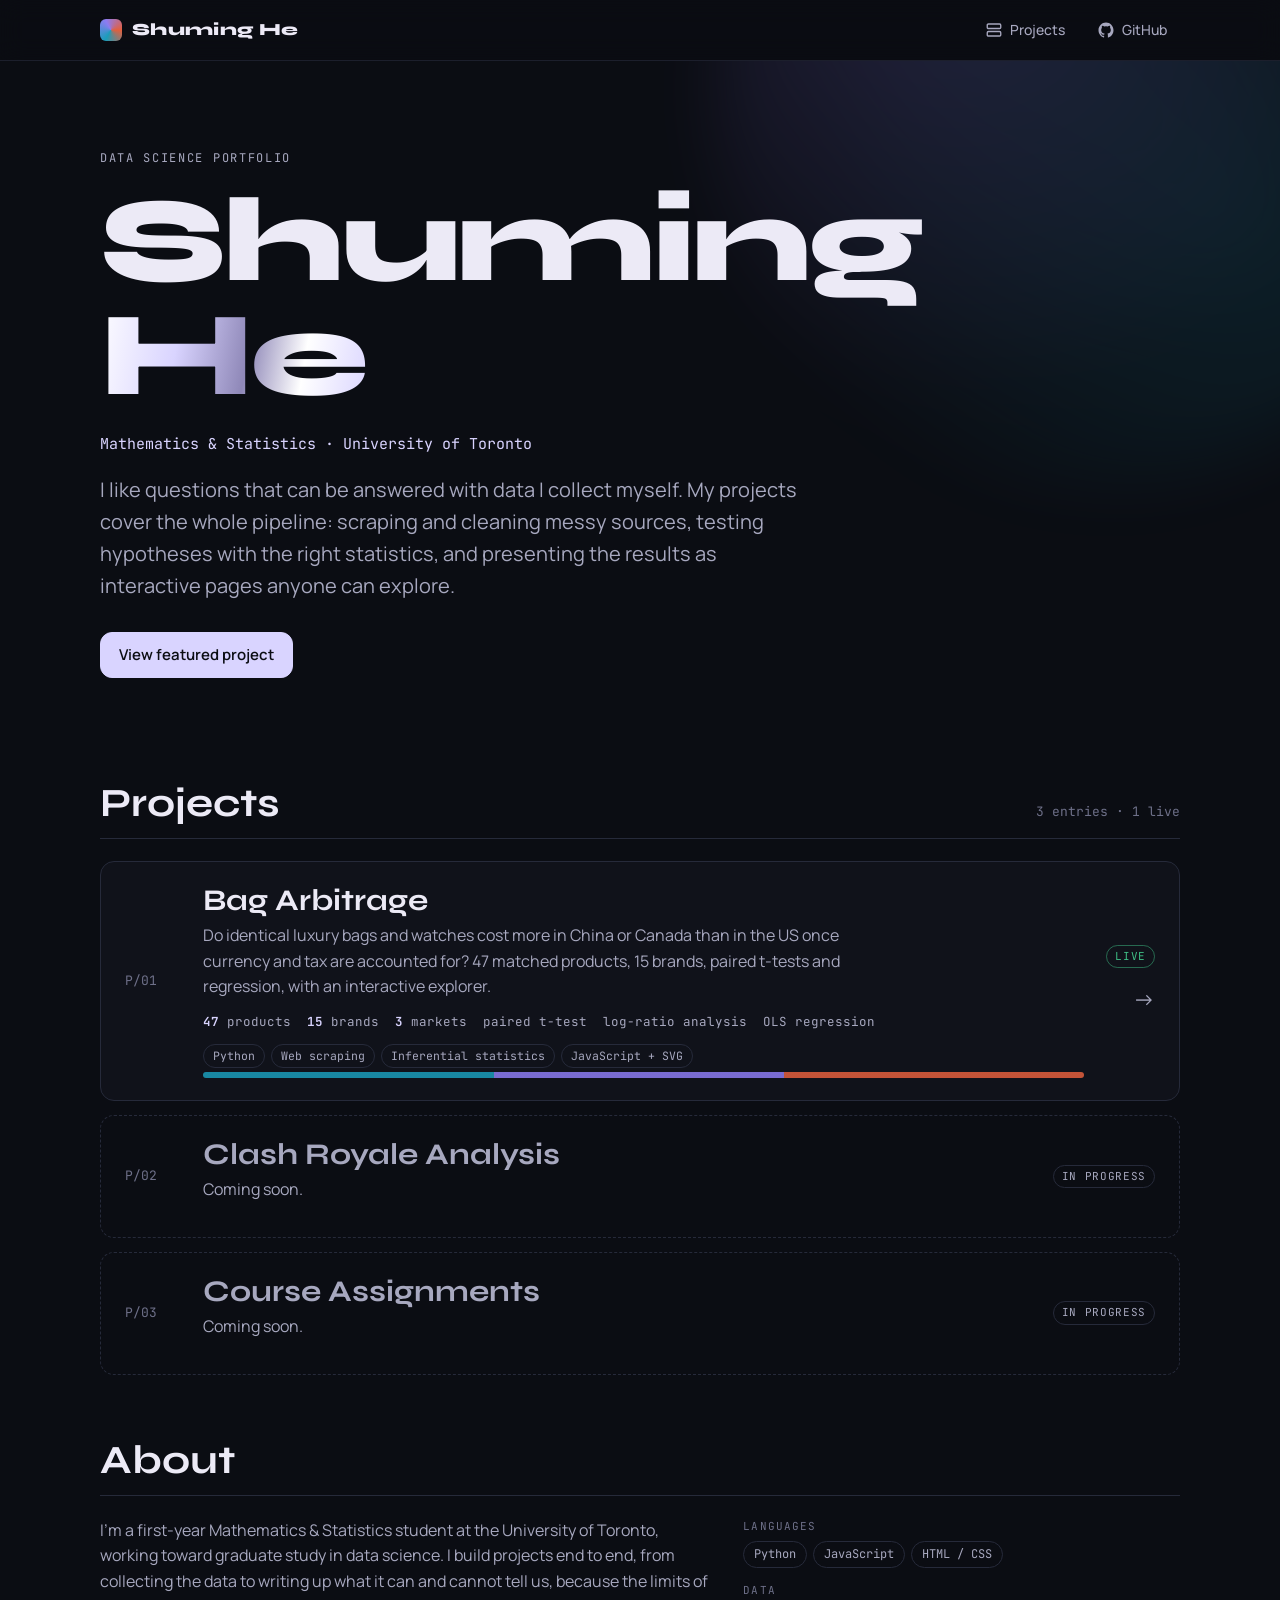
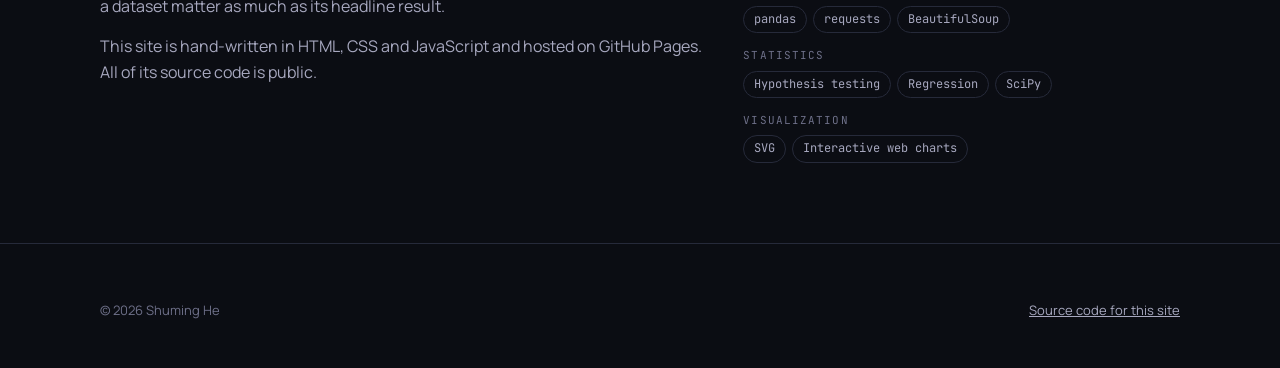
==== index.html @ f38b8053 "Remove CV buttons and update wording for a first-year student Co-Authored-By: Claude Opus 5.5 (1M co" ====
<!doctype html>
<html lang="en">
<head>
<meta charset="utf-8">
<meta name="viewport" content="width=device-width, initial-scale=1, viewport-fit=cover">
<title>Shuming He · Data Science Portfolio</title>
<meta name="description" content="Data science portfolio of Shuming He, Mathematics &amp; Statistics at the University of Toronto: statistics, data pipelines and interactive visualization projects.">
<meta property="og:type" content="website">
<meta property="og:url" content="https://shuming-he.github.io/">
<meta property="og:title" content="Shuming He · Data Science Portfolio">
<meta property="og:description" content="Projects in web scraping, inferential statistics and interactive visualization.">
<meta name="twitter:card" content="summary">
<link rel="preconnect" href="https://fonts.googleapis.com">
<link rel="preconnect" href="https://fonts.gstatic.com" crossorigin>
<link rel="stylesheet" href="https://fonts.googleapis.com/css2?family=Syne:wght@500;700;800&family=Manrope:wght@400;500;600;700&family=JetBrains+Mono:wght@400;500;700&display=swap">
<link rel="stylesheet" href="/assets/base.css">
<style>
/* Layout: name-first hero, then a project index styled like a dataset listing (rows with status + stack), then About. */
.hero { padding-block: 88px 48px; position: relative; overflow: hidden; }
.hero::before { content: ""; position: absolute; inset: -50% -15% auto auto; width: 760px; height: 760px; border-radius: 50%; background: radial-gradient(circle at 30% 30%, color-mix(in oklab, var(--ca) 36%, transparent), transparent 60%), radial-gradient(circle at 70% 65%, color-mix(in oklab, var(--us) 26%, transparent), transparent 62%); filter: blur(34px); opacity: .5; pointer-events: none; }
.hero > .wrap { position: relative; }
.hero h1 { font-family: var(--font-display); font-weight: 800; font-size: clamp(48px, 10vw, 120px); line-height: .95; letter-spacing: -.03em; margin: 16px 0 20px; }
.hero .role { font-family: var(--font-mono); font-size: clamp(13px, 1.6vw, 15px); color: var(--chrome); margin: 0 0 18px; }
.hero p.lede { font-size: clamp(17px, 2vw, 20px); color: var(--fg-2); max-width: 60ch; margin: 0 0 30px; }
.cta { display: flex; flex-wrap: wrap; gap: 12px; }

section.block { padding-block: 56px 8px; }
.sec-head { display: flex; align-items: baseline; justify-content: space-between; gap: 16px; flex-wrap: wrap; margin-bottom: 22px; border-bottom: 1px solid var(--line); padding-bottom: 14px; }
.sec-head h2 { font-family: var(--font-display); font-size: clamp(26px, 4vw, 40px); margin: 0; line-height: 1.05; }
.sec-head .count { font-family: var(--font-mono); font-size: 13px; color: var(--fg-3); }

.projects { display: grid; gap: 14px; }
.project { display: grid; grid-template-columns: 56px minmax(0, 1fr) auto; gap: 22px; align-items: center; padding: 22px 24px; border: 1px solid var(--line); border-radius: var(--radius); background: var(--surface); color: var(--fg); text-decoration: none; position: relative; transition: border-color .2s ease, transform .2s ease, background .2s ease; }
a.project:hover { border-color: var(--fg-3); background: var(--surface-2); transform: translateY(-2px); }
.project .idx { font-family: var(--font-mono); font-size: 13px; color: var(--fg-3); }
.project h3 { font-family: var(--font-display); font-size: clamp(22px, 3vw, 30px); margin: 0 0 6px; line-height: 1.1; }
.project p { margin: 0 0 12px; color: var(--fg-2); max-width: 70ch; }
.project .stack { display: flex; flex-wrap: wrap; gap: 6px; }
.project .stack span { font-family: var(--font-mono); font-size: 11.5px; color: var(--fg-2); border: 1px solid var(--line); border-radius: 999px; padding: 2px 9px; }
.project .snap { display: flex; flex-wrap: wrap; gap: 6px 16px; font-family: var(--font-mono); font-size: 12.5px; color: var(--fg-2); margin: 0 0 12px; }
.project .snap b { color: var(--chrome); font-weight: 600; }
.project .side { display: flex; flex-direction: column; align-items: flex-end; gap: 14px; }
.project .arrow { font-size: 22px; color: var(--fg-2); }
.project.soon { border-style: dashed; background: transparent; }
.project.soon h3 { color: var(--fg-2); }
.project .preview { width: 100%; height: 6px; border-radius: 3px; background: linear-gradient(90deg, var(--us) 0 33%, var(--ca) 33% 66%, var(--cn) 66% 100%); opacity: .85; margin-top: 4px; }
@media (max-width: 680px) {
  .project { grid-template-columns: minmax(0, 1fr); gap: 10px; padding: 20px; }
  .project .side { flex-direction: row; align-items: center; justify-content: space-between; }
}

.about { display: grid; grid-template-columns: minmax(0, 1.4fr) minmax(0, 1fr); gap: 32px; }
@media (max-width: 760px) { .about { grid-template-columns: 1fr; } }
.about p { color: var(--fg-2); margin: 0 0 14px; max-width: 62ch; }
.skills { display: grid; gap: 14px; }
.skills div { min-width: 0; }
.skills .k { font-family: var(--font-mono); font-size: 11px; color: var(--fg-3); letter-spacing: .1em; text-transform: uppercase; margin-bottom: 6px; }
.skills .chips { display: flex; flex-wrap: wrap; gap: 6px; }
.skills .chips span { font-family: var(--font-mono); font-size: 12px; border: 1px solid var(--line); border-radius: 999px; padding: 3px 10px; color: var(--fg-2); }
</style>
</head>
<body>
<nav class="site" aria-label="Site">
  <div class="wrap">
    <a class="logo" href="/"><span class="logo-mark" aria-hidden="true"></span><span>Shuming He</span></a>
    <div class="nav-actions">
      <a class="nav-btn" href="#projects"><svg viewBox="0 0 24 24" fill="none" stroke="currentColor" stroke-width="1.8" aria-hidden="true"><rect x="3" y="4" width="18" height="6" rx="1.5"/><rect x="3" y="14" width="18" height="6" rx="1.5"/></svg><span class="lbl">Projects</span></a>
      <a class="nav-btn" href="https://github.com/shuming-he" rel="noopener"><svg viewBox="0 0 24 24" fill="currentColor" aria-hidden="true"><path d="M12 2C6.5 2 2 6.6 2 12.2c0 4.5 2.9 8.3 6.8 9.7.5.1.7-.2.7-.5v-1.7c-2.8.6-3.4-1.4-3.4-1.4-.5-1.2-1.1-1.5-1.1-1.5-.9-.6.1-.6.1-.6 1 .1 1.5 1.1 1.5 1.1.9 1.6 2.4 1.1 3 .9.1-.7.4-1.1.6-1.4-2.2-.3-4.6-1.1-4.6-5 0-1.1.4-2 1-2.7-.1-.3-.4-1.3.1-2.7 0 0 .8-.3 2.8 1a9.4 9.4 0 0 1 5 0c1.9-1.3 2.8-1 2.8-1 .5 1.4.2 2.4.1 2.7.6.7 1 1.6 1 2.7 0 3.9-2.3 4.7-4.6 5 .4.3.7.9.7 1.9v2.8c0 .3.2.6.7.5 4-1.4 6.8-5.2 6.8-9.7C22 6.6 17.5 2 12 2z"/></svg><span class="lbl">GitHub</span></a>
    </div>
  </div>
</nav>

<header class="hero">
  <div class="wrap">
    <div class="eyebrow">Data Science Portfolio</div>
    <h1>Shuming <span class="chrome">He</span></h1>
    <p class="role">Mathematics &amp; Statistics · University of Toronto</p>
    <p class="lede">I like questions that can be answered with data I collect myself. My projects cover the whole pipeline: scraping and cleaning messy sources, testing hypotheses with the right statistics, and presenting the results as interactive pages anyone can explore.</p>
    <div class="cta">
      <a class="btn solid" href="/bag-arbitrage/">View featured project</a>
    </div>
  </div>
</header>

<main>
  <section class="block wrap" id="projects">
    <div class="sec-head"><h2>Projects</h2><span class="count">3 entries · 1 live</span></div>
    <div class="projects">
      <a class="project" href="/bag-arbitrage/">
        <span class="idx">P/01</span>
        <div>
          <h3>Bag Arbitrage</h3>
          <p>Do identical luxury bags and watches cost more in China or Canada than in the US once currency and tax are accounted for? 47 matched products, 15 brands, paired t-tests and regression, with an interactive explorer.</p>
          <div class="snap"><span><b>47</b> products</span><span><b>15</b> brands</span><span><b>3</b> markets</span><span>paired t-test</span><span>log-ratio analysis</span><span>OLS regression</span></div>
          <div class="stack"><span>Python</span><span>Web scraping</span><span>Inferential statistics</span><span>JavaScript + SVG</span></div>
          <div class="preview" aria-hidden="true"></div>
        </div>
        <div class="side"><span class="tag live">Live</span><span class="arrow" aria-hidden="true">→</span></div>
      </a>
      <div class="project soon">
        <span class="idx">P/02</span>
        <div>
          <h3>Clash Royale Analysis</h3>
          <p>Coming soon.</p>
        </div>
        <div class="side"><span class="tag">In progress</span></div>
      </div>
      <div class="project soon">
        <span class="idx">P/03</span>
        <div>
          <h3>Course Assignments</h3>
          <p>Coming soon.</p>
        </div>
        <div class="side"><span class="tag">In progress</span></div>
      </div>
    </div>
  </section>

  <section class="block wrap" id="about">
    <div class="sec-head"><h2>About</h2></div>
    <div class="about">
      <div>
        <p>I'm a first-year Mathematics &amp; Statistics student at the University of Toronto, working toward graduate study in data science. I build projects end to end, from collecting the data to writing up what it can and cannot tell us, because the limits of a dataset matter as much as its headline result.</p>
        <p>This site is hand-written in HTML, CSS and JavaScript and hosted on GitHub Pages. All of its source code is public.</p>
      </div>
      <div class="skills">
        <div><div class="k">Languages</div><div class="chips"><span>Python</span><span>JavaScript</span><span>HTML / CSS</span></div></div>
        <div><div class="k">Data</div><div class="chips"><span>pandas</span><span>requests</span><span>BeautifulSoup</span></div></div>
        <div><div class="k">Statistics</div><div class="chips"><span>Hypothesis testing</span><span>Regression</span><span>SciPy</span></div></div>
        <div><div class="k">Visualization</div><div class="chips"><span>SVG</span><span>Interactive web charts</span></div></div>
      </div>
    </div>
  </section>
</main>

<footer class="site">
  <div class="wrap">
    <span>© 2026 Shuming He</span>
    <span><a href="https://github.com/shuming-he/shuming-he.github.io" rel="noopener">Source code for this site</a></span>
  </div>
</footer>
<script src="/assets/site.js"></script>
</body>
</html>
---- assets/base.css ----
/* Shared tokens and chrome for every page on shuming-he.github.io.
   Single committed dark look: ink ground, chrome-gradient display type, mono for data. */
:root {
  color-scheme: dark;
  --bg: #0b0d13;
  --surface: #10121a;
  --surface-2: #161925;
  --line: #262a3a;
  --line-soft: #1c1f2c;
  --fg: #eceaf6;
  --fg-2: #a7a8bf;
  --fg-3: #6e7089;
  --chrome: #d9d4ff;
  --us: #1a9dbb;
  --ca: #8c7cf2;
  --cn: #e35f3d;
  --good: #3fbf86;
  --warn: #e8b04a;
  --font-display: "Syne", "Arial Black", system-ui, sans-serif;
  --font-body: "Manrope", system-ui, -apple-system, "Segoe UI", sans-serif;
  --font-mono: "JetBrains Mono", ui-monospace, "SFMono-Regular", Menlo, monospace;
  --radius: 14px;
  --nav-h: 60px;
}
* { box-sizing: border-box; }
html { scroll-behavior: smooth; scroll-padding-top: calc(var(--nav-h) + 16px); }
body { margin: 0; background: var(--bg); color: var(--fg); font-family: var(--font-body); font-size: 16px; line-height: 1.6; -webkit-font-smoothing: antialiased; overflow-x: hidden; }
img { max-width: 100%; }
[hidden] { display: none !important; }
a { color: var(--chrome); }
button { font: inherit; }
:focus-visible { outline: 2px solid var(--chrome); outline-offset: 2px; border-radius: 6px; }
@media (prefers-reduced-motion: reduce) { html { scroll-behavior: auto; } *, *::before, *::after { animation: none !important; transition: none !important; } }

.wrap { max-width: 1120px; margin: 0 auto; padding-inline: 20px; }
.eyebrow { font-family: var(--font-mono); font-size: 12px; letter-spacing: .14em; text-transform: uppercase; color: var(--fg-2); }
.chrome { background: linear-gradient(100deg, #fff 0%, var(--chrome) 30%, #8f88b8 55%, #fff 75%, var(--chrome) 100%); -webkit-background-clip: text; background-clip: text; color: transparent; }

/* sticky site nav */
nav.site { position: sticky; top: env(safe-area-inset-top, 0px); z-index: 30; background: color-mix(in oklab, var(--bg) 84%, transparent); backdrop-filter: blur(12px); -webkit-backdrop-filter: blur(12px); border-bottom: 1px solid var(--line-soft); }
nav.site .wrap { display: flex; align-items: center; justify-content: space-between; gap: 12px; min-height: var(--nav-h); }
.logo { font-family: var(--font-display); font-weight: 800; letter-spacing: .02em; font-size: 17px; color: var(--fg); text-decoration: none; display: flex; align-items: center; gap: 10px; white-space: nowrap; min-height: 44px; }
.logo-mark { width: 22px; height: 22px; border-radius: 6px; background: conic-gradient(from 210deg, var(--us), var(--ca), var(--cn), var(--us)); flex: none; }
.nav-actions { display: flex; align-items: center; gap: 6px; }
.nav-btn { display: inline-flex; align-items: center; justify-content: center; gap: 7px; min-height: 44px; min-width: 44px; padding: 0 12px; border-radius: 10px; border: 1px solid transparent; color: var(--fg-2); text-decoration: none; font-size: 14px; font-weight: 500; background: transparent; cursor: pointer; white-space: nowrap; }
.nav-btn:hover { color: var(--fg); background: var(--surface-2); }
.nav-btn.primary { border-color: var(--line); color: var(--fg); }
.nav-btn[aria-disabled=true] { color: var(--fg-3); cursor: not-allowed; }
.nav-btn[aria-disabled=true]:hover { background: transparent; color: var(--fg-3); }
.nav-btn svg { width: 18px; height: 18px; flex: none; }
@media (max-width: 720px) {
  .nav-btn .lbl { display: none; }
  .nav-btn { padding: 0; width: 44px; }
  .logo .full { display: none; }
}

/* buttons */
.btn { display: inline-flex; align-items: center; gap: 8px; min-height: 46px; padding: 0 18px; border-radius: 12px; border: 1px solid var(--line); background: var(--surface-2); color: var(--fg); font-weight: 600; font-size: 15px; text-decoration: none; cursor: pointer; }
.btn:hover { border-color: var(--fg-3); }
.btn.solid { background: var(--chrome); border-color: var(--chrome); color: var(--bg); }
.btn.solid:hover { filter: brightness(1.05); }
.btn[aria-disabled=true] { background: transparent; color: var(--fg-3); border-style: dashed; cursor: not-allowed; }
.btn svg { width: 18px; height: 18px; }

.tag { font-family: var(--font-mono); font-size: 11px; border: 1px solid var(--line); color: var(--fg-2); padding: 2px 8px; border-radius: 999px; white-space: nowrap; text-transform: uppercase; letter-spacing: .06em; }
.tag.live { color: var(--good); border-color: color-mix(in oklab, var(--good) 50%, transparent); }

footer.site { padding-block: 56px 48px; margin-top: 72px; border-top: 1px solid var(--line); color: var(--fg-3); font-size: 13px; }
footer.site .wrap { display: flex; flex-wrap: wrap; justify-content: space-between; gap: 12px 24px; }
footer.site a { color: var(--fg-2); }
@media (max-width: 420px) {
  .wrap { padding-inline: 16px; }
  .logo { font-size: 15px; gap: 8px; }
  .nav-actions { gap: 2px; }
}
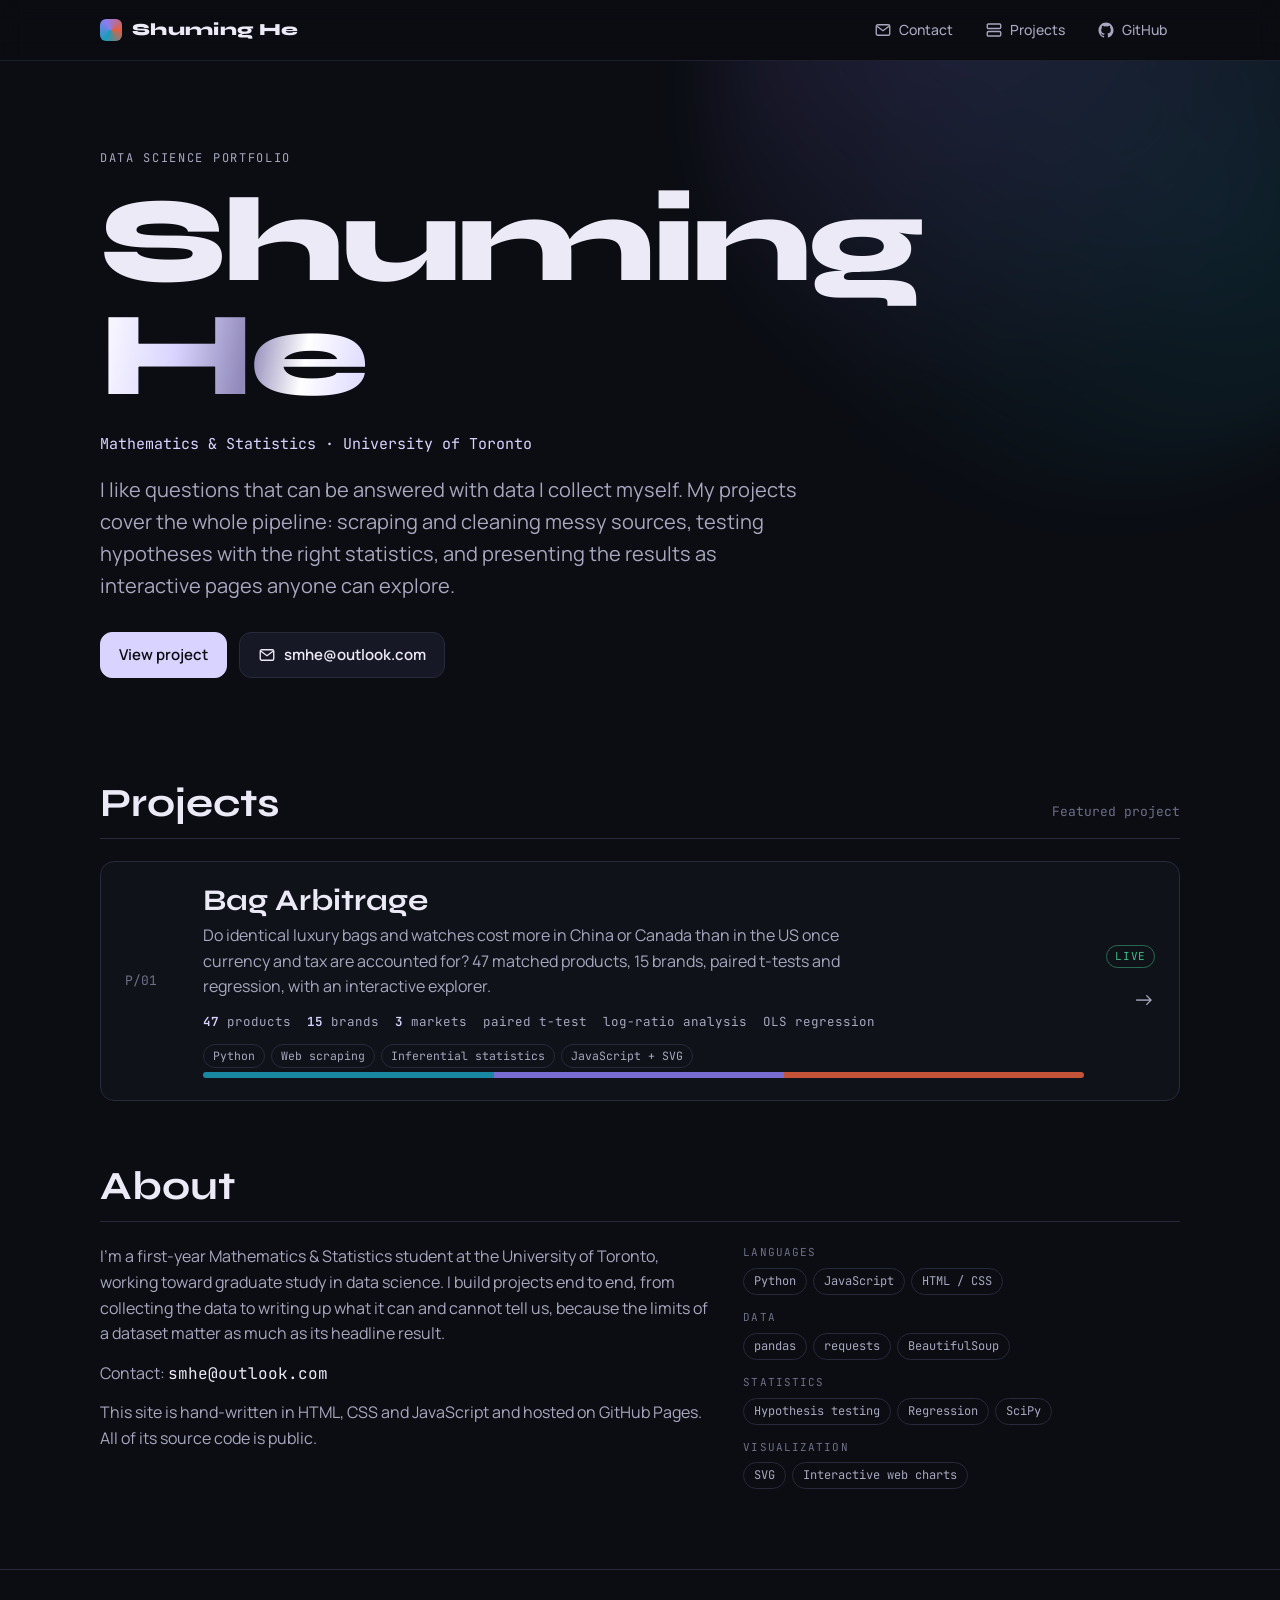
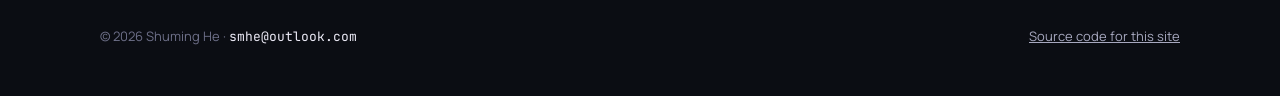
==== commit f83658e6: "Show only Bag Arbitrage on the home page and add contact email Co-Authored-By: Claude Opus 5.5 (1M c" ====
--- a/index.html
+++ b/index.html
@@ -51,6 +51,7 @@
 
 .about { display: grid; grid-template-columns: minmax(0, 1.4fr) minmax(0, 1fr); gap: 32px; }
 @media (max-width: 760px) { .about { grid-template-columns: 1fr; } }
+.email { font-family: var(--font-mono); color: var(--fg); user-select: all; }
 .about p { color: var(--fg-2); margin: 0 0 14px; max-width: 62ch; }
 .skills { display: grid; gap: 14px; }
 .skills div { min-width: 0; }
@@ -64,6 +65,7 @@
   <div class="wrap">
     <a class="logo" href="/"><span class="logo-mark" aria-hidden="true"></span><span>Shuming He</span></a>
     <div class="nav-actions">
+      <a class="nav-btn" href="#contact"><svg viewBox="0 0 24 24" fill="none" stroke="currentColor" stroke-width="1.8" aria-hidden="true"><rect x="3" y="5" width="18" height="14" rx="2"/><path d="m4 7 8 6 8-6"/></svg><span class="lbl">Contact</span></a>
       <a class="nav-btn" href="#projects"><svg viewBox="0 0 24 24" fill="none" stroke="currentColor" stroke-width="1.8" aria-hidden="true"><rect x="3" y="4" width="18" height="6" rx="1.5"/><rect x="3" y="14" width="18" height="6" rx="1.5"/></svg><span class="lbl">Projects</span></a>
       <a class="nav-btn" href="https://github.com/shuming-he" rel="noopener"><svg viewBox="0 0 24 24" fill="currentColor" aria-hidden="true"><path d="M12 2C6.5 2 2 6.6 2 12.2c0 4.5 2.9 8.3 6.8 9.7.5.1.7-.2.7-.5v-1.7c-2.8.6-3.4-1.4-3.4-1.4-.5-1.2-1.1-1.5-1.1-1.5-.9-.6.1-.6.1-.6 1 .1 1.5 1.1 1.5 1.1.9 1.6 2.4 1.1 3 .9.1-.7.4-1.1.6-1.4-2.2-.3-4.6-1.1-4.6-5 0-1.1.4-2 1-2.7-.1-.3-.4-1.3.1-2.7 0 0 .8-.3 2.8 1a9.4 9.4 0 0 1 5 0c1.9-1.3 2.8-1 2.8-1 .5 1.4.2 2.4.1 2.7.6.7 1 1.6 1 2.7 0 3.9-2.3 4.7-4.6 5 .4.3.7.9.7 1.9v2.8c0 .3.2.6.7.5 4-1.4 6.8-5.2 6.8-9.7C22 6.6 17.5 2 12 2z"/></svg><span class="lbl">GitHub</span></a>
     </div>
@@ -77,14 +79,15 @@
     <p class="role">Mathematics &amp; Statistics · University of Toronto</p>
     <p class="lede">I like questions that can be answered with data I collect myself. My projects cover the whole pipeline: scraping and cleaning messy sources, testing hypotheses with the right statistics, and presenting the results as interactive pages anyone can explore.</p>
     <div class="cta">
-      <a class="btn solid" href="/bag-arbitrage/">View featured project</a>
+      <a class="btn solid" href="/bag-arbitrage/">View project</a>
+      <a class="btn" href="mailto:smhe@outlook.com"><svg viewBox="0 0 24 24" fill="none" stroke="currentColor" stroke-width="1.8" aria-hidden="true"><rect x="3" y="5" width="18" height="14" rx="2"/><path d="m4 7 8 6 8-6"/></svg>smhe@outlook.com</a>
     </div>
   </div>
 </header>
 
 <main>
   <section class="block wrap" id="projects">
-    <div class="sec-head"><h2>Projects</h2><span class="count">3 entries · 1 live</span></div>
+    <div class="sec-head"><h2>Projects</h2><span class="count">Featured project</span></div>
     <div class="projects">
       <a class="project" href="/bag-arbitrage/">
         <span class="idx">P/01</span>
@@ -97,22 +100,6 @@
         </div>
         <div class="side"><span class="tag live">Live</span><span class="arrow" aria-hidden="true">→</span></div>
       </a>
-      <div class="project soon">
-        <span class="idx">P/02</span>
-        <div>
-          <h3>Clash Royale Analysis</h3>
-          <p>Coming soon.</p>
-        </div>
-        <div class="side"><span class="tag">In progress</span></div>
-      </div>
-      <div class="project soon">
-        <span class="idx">P/03</span>
-        <div>
-          <h3>Course Assignments</h3>
-          <p>Coming soon.</p>
-        </div>
-        <div class="side"><span class="tag">In progress</span></div>
-      </div>
     </div>
   </section>
 
@@ -121,6 +108,7 @@
     <div class="about">
       <div>
         <p>I'm a first-year Mathematics &amp; Statistics student at the University of Toronto, working toward graduate study in data science. I build projects end to end, from collecting the data to writing up what it can and cannot tell us, because the limits of a dataset matter as much as its headline result.</p>
+        <p id="contact">Contact: <span class="email">smhe@outlook.com</span></p>
         <p>This site is hand-written in HTML, CSS and JavaScript and hosted on GitHub Pages. All of its source code is public.</p>
       </div>
       <div class="skills">
@@ -135,7 +123,7 @@
 
 <footer class="site">
   <div class="wrap">
-    <span>© 2026 Shuming He</span>
+    <span>© 2026 Shuming He · <span class="email">smhe@outlook.com</span></span>
     <span><a href="https://github.com/shuming-he/shuming-he.github.io" rel="noopener">Source code for this site</a></span>
   </div>
 </footer>
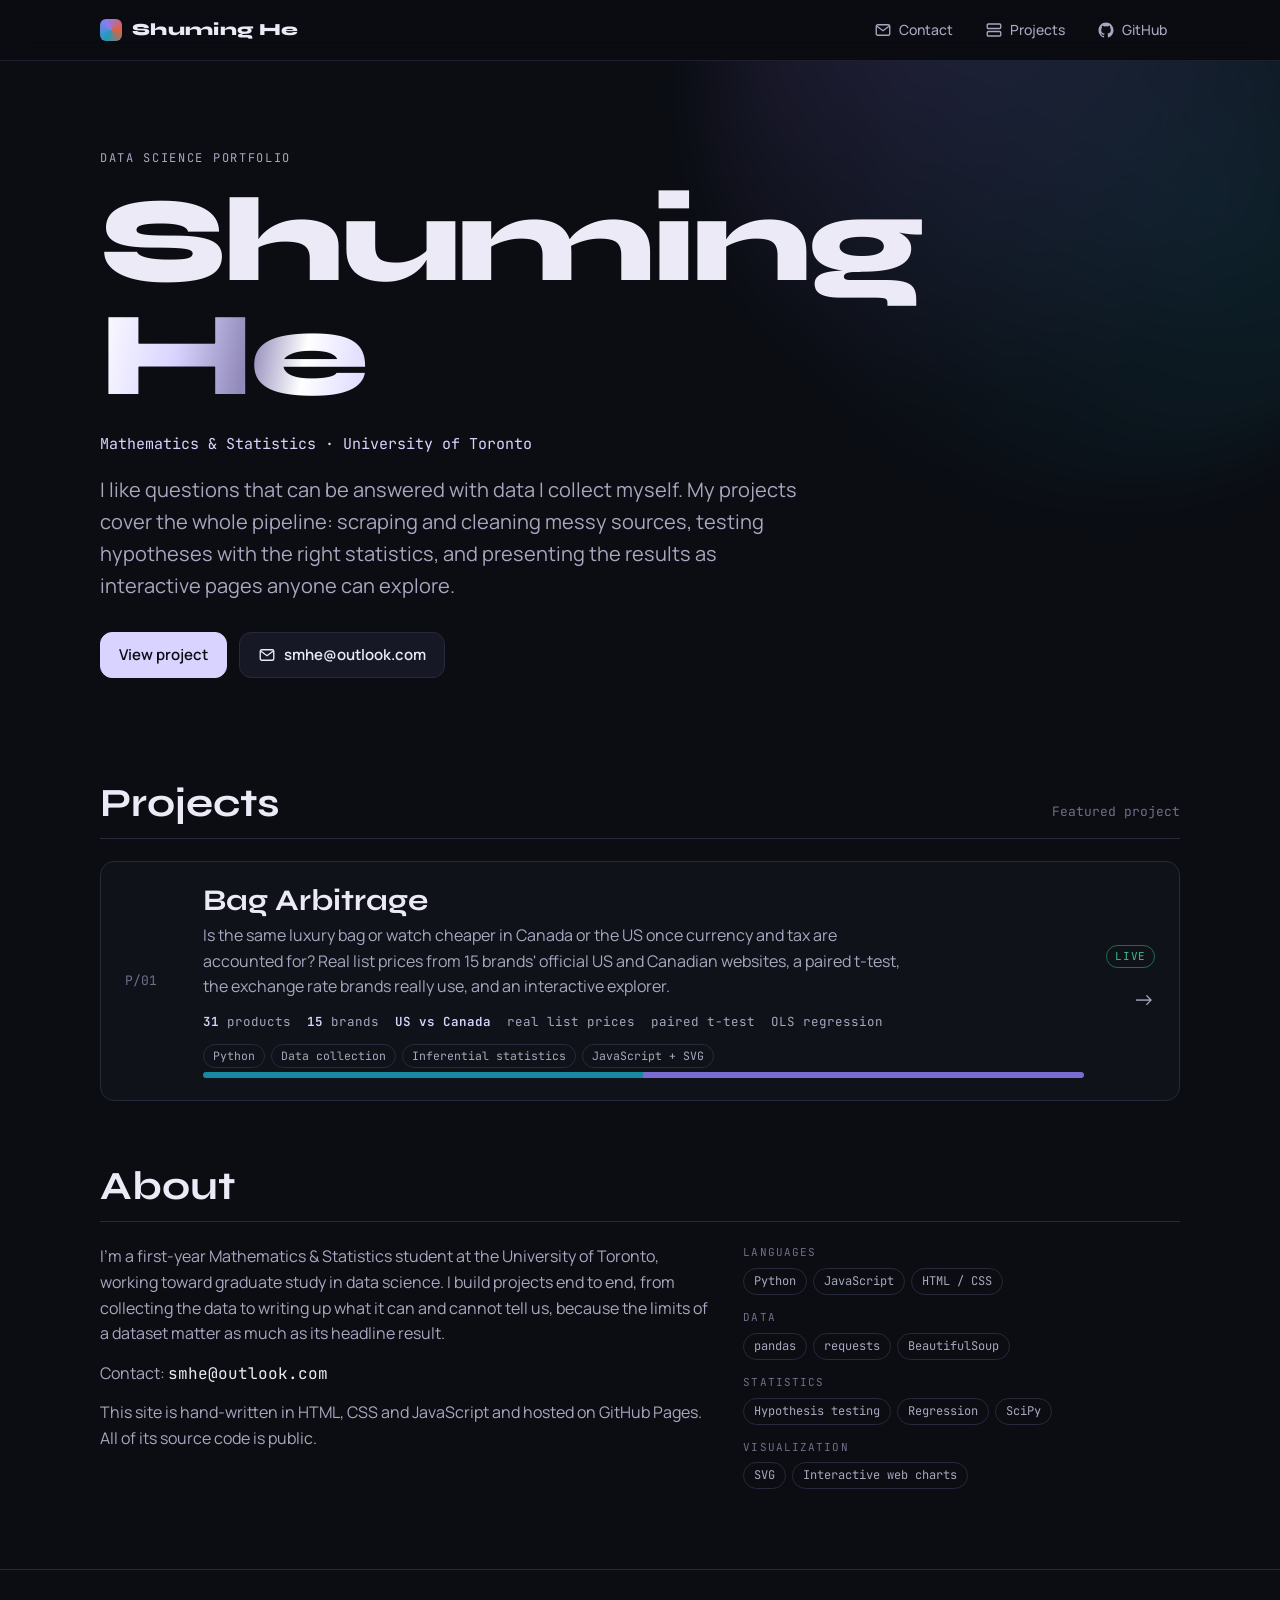
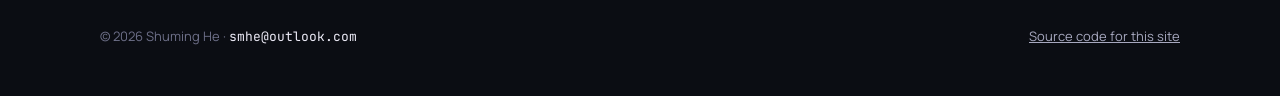
==== commit bb724d1d: "Switch Bag Arbitrage to real US vs Canada list prices Drop China. 31 products from 15 brands with of" ====
--- a/index.html
+++ b/index.html
@@ -43,7 +43,7 @@
 .project .arrow { font-size: 22px; color: var(--fg-2); }
 .project.soon { border-style: dashed; background: transparent; }
 .project.soon h3 { color: var(--fg-2); }
-.project .preview { width: 100%; height: 6px; border-radius: 3px; background: linear-gradient(90deg, var(--us) 0 33%, var(--ca) 33% 66%, var(--cn) 66% 100%); opacity: .85; margin-top: 4px; }
+.project .preview { width: 100%; height: 6px; border-radius: 3px; background: linear-gradient(90deg, var(--us) 0 50%, var(--ca) 50% 100%); opacity: .85; margin-top: 4px; }
 @media (max-width: 680px) {
   .project { grid-template-columns: minmax(0, 1fr); gap: 10px; padding: 20px; }
   .project .side { flex-direction: row; align-items: center; justify-content: space-between; }
@@ -93,9 +93,9 @@
         <span class="idx">P/01</span>
         <div>
           <h3>Bag Arbitrage</h3>
-          <p>Do identical luxury bags and watches cost more in China or Canada than in the US once currency and tax are accounted for? 47 matched products, 15 brands, paired t-tests and regression, with an interactive explorer.</p>
-          <div class="snap"><span><b>47</b> products</span><span><b>15</b> brands</span><span><b>3</b> markets</span><span>paired t-test</span><span>log-ratio analysis</span><span>OLS regression</span></div>
-          <div class="stack"><span>Python</span><span>Web scraping</span><span>Inferential statistics</span><span>JavaScript + SVG</span></div>
+          <p>Is the same luxury bag or watch cheaper in Canada or the US once currency and tax are accounted for? Real list prices from 15 brands' official US and Canadian websites, a paired t-test, the exchange rate brands really use, and an interactive explorer.</p>
+          <div class="snap"><span><b>31</b> products</span><span><b>15</b> brands</span><span><b>US vs Canada</b></span><span>real list prices</span><span>paired t-test</span><span>OLS regression</span></div>
+          <div class="stack"><span>Python</span><span>Data collection</span><span>Inferential statistics</span><span>JavaScript + SVG</span></div>
           <div class="preview" aria-hidden="true"></div>
         </div>
         <div class="side"><span class="tag live">Live</span><span class="arrow" aria-hidden="true">→</span></div>
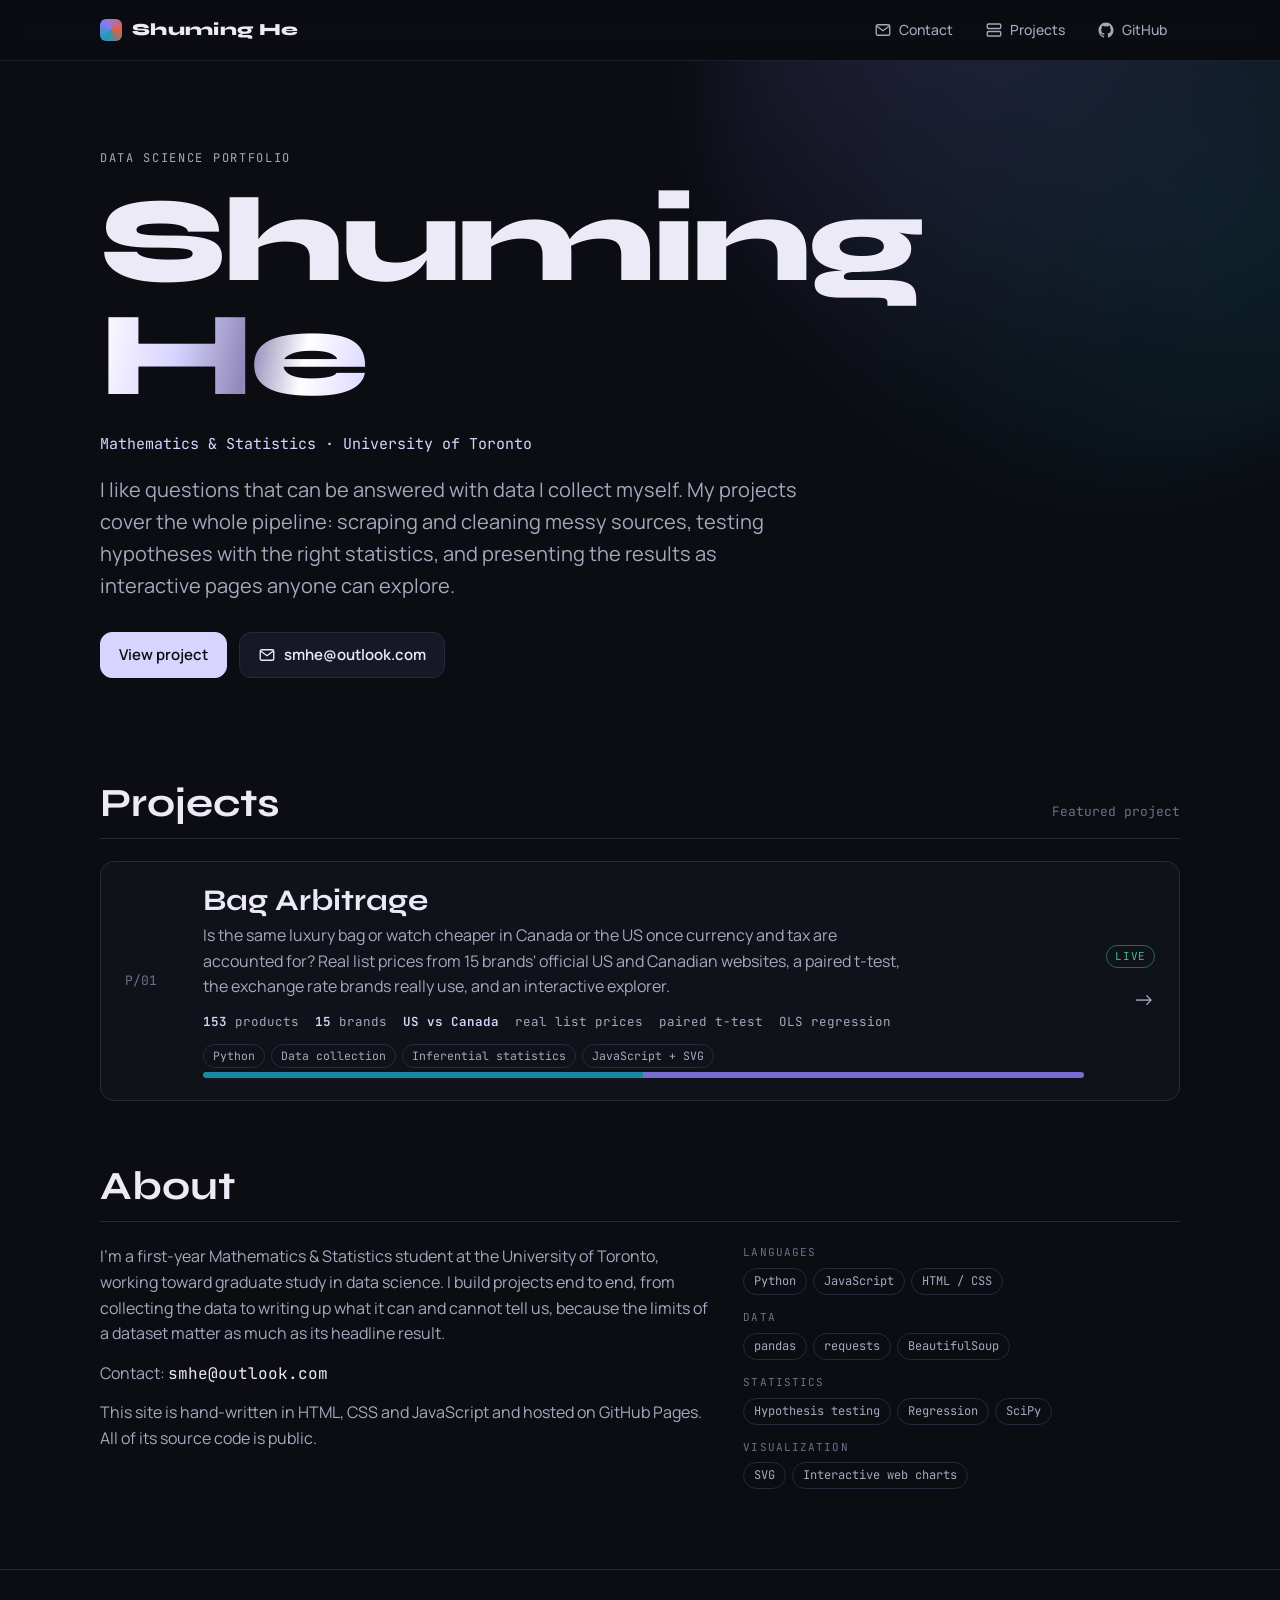
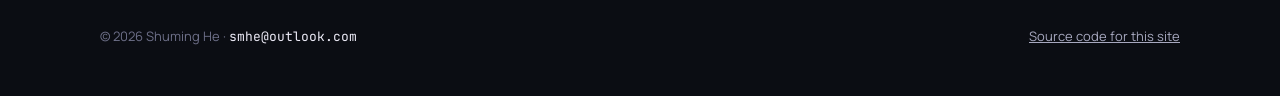
==== commit baacd5ff: "Grow dataset to 153 products, about 10 per brand All prices are official US and Canadian list prices" ====
--- a/index.html
+++ b/index.html
@@ -94,7 +94,7 @@
         <div>
           <h3>Bag Arbitrage</h3>
           <p>Is the same luxury bag or watch cheaper in Canada or the US once currency and tax are accounted for? Real list prices from 15 brands' official US and Canadian websites, a paired t-test, the exchange rate brands really use, and an interactive explorer.</p>
-          <div class="snap"><span><b>31</b> products</span><span><b>15</b> brands</span><span><b>US vs Canada</b></span><span>real list prices</span><span>paired t-test</span><span>OLS regression</span></div>
+          <div class="snap"><span><b>153</b> products</span><span><b>15</b> brands</span><span><b>US vs Canada</b></span><span>real list prices</span><span>paired t-test</span><span>OLS regression</span></div>
           <div class="stack"><span>Python</span><span>Data collection</span><span>Inferential statistics</span><span>JavaScript + SVG</span></div>
           <div class="preview" aria-hidden="true"></div>
         </div>
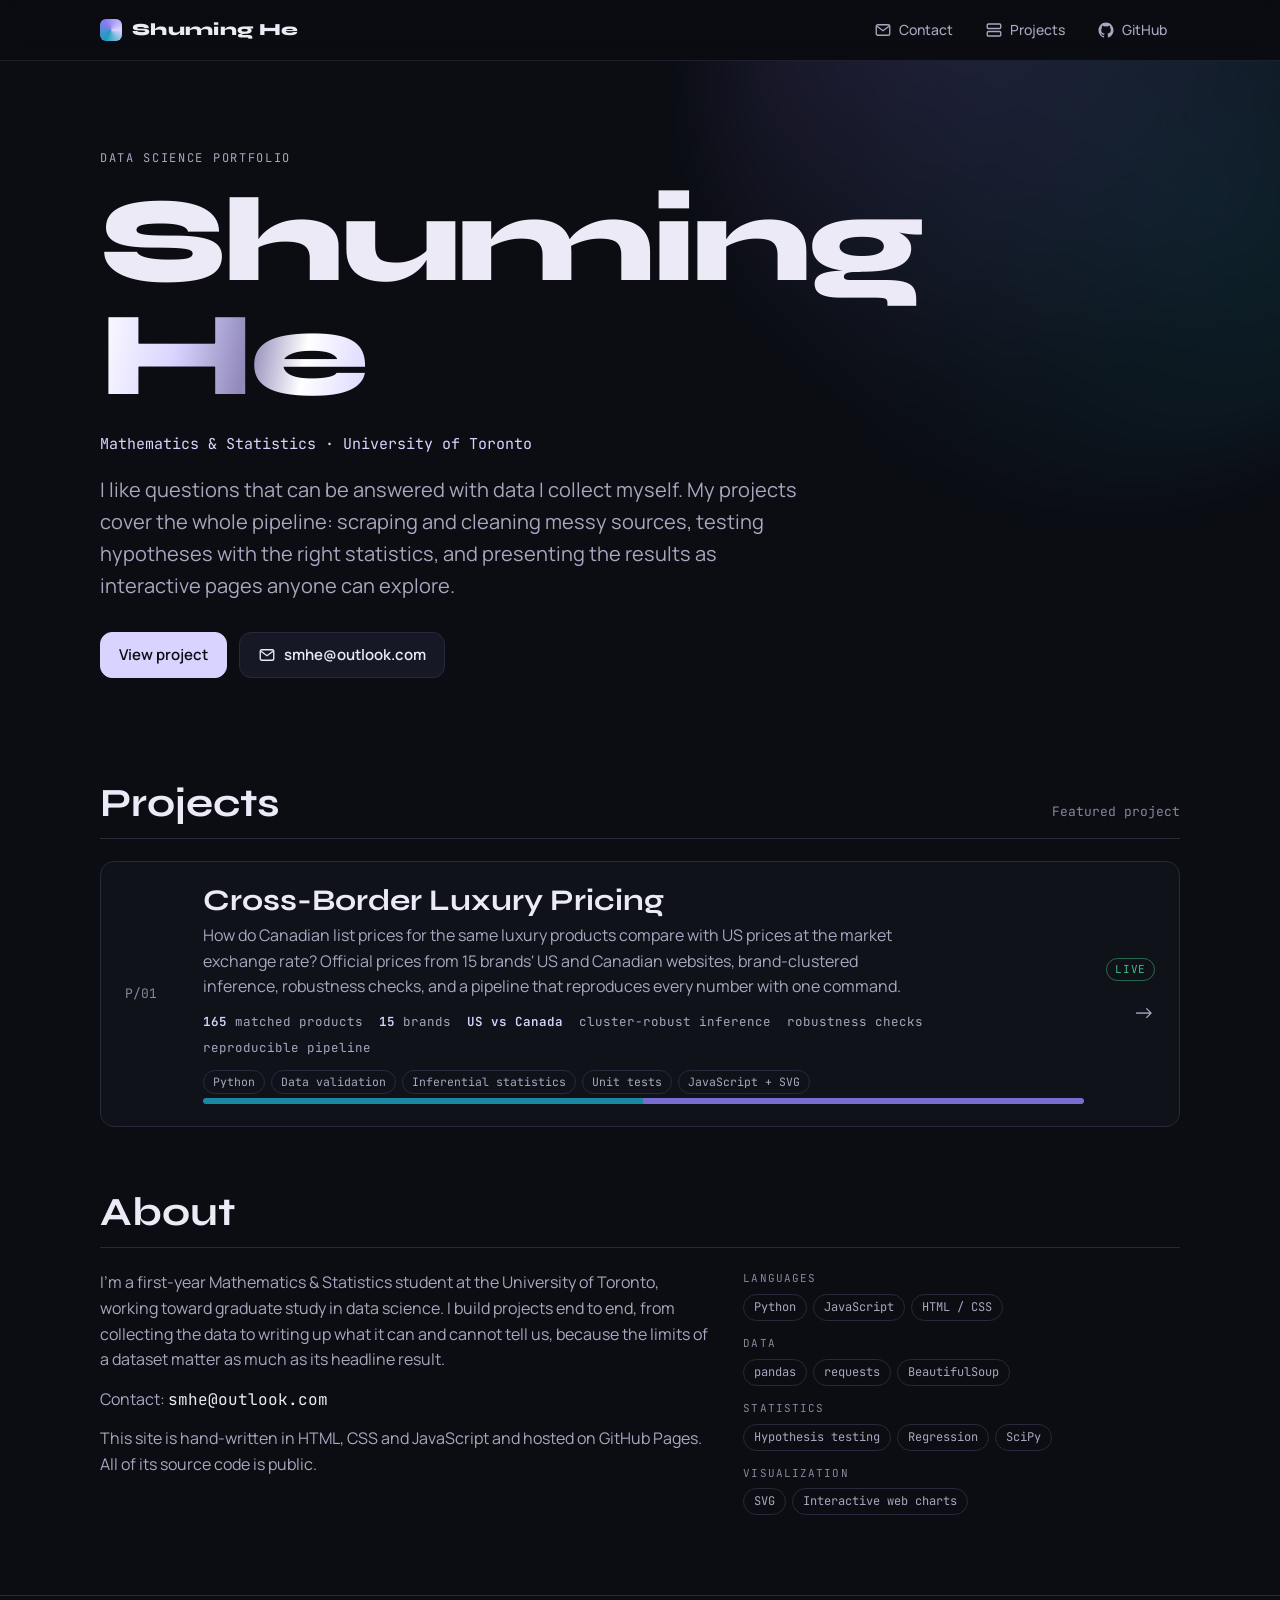
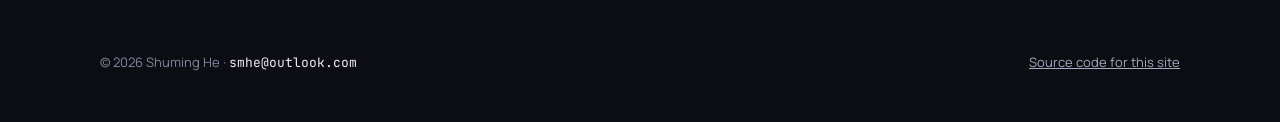
==== commit 7aef7adc: "Turn Bag Arbitrage into a reproducible cross-border pricing study - Restore 12 products that had bee" ====
--- a/index.html
+++ b/index.html
@@ -92,10 +92,10 @@
       <a class="project" href="/bag-arbitrage/">
         <span class="idx">P/01</span>
         <div>
-          <h3>Bag Arbitrage</h3>
-          <p>Is the same luxury bag or watch cheaper in Canada or the US once currency and tax are accounted for? Real list prices from 15 brands' official US and Canadian websites, a paired t-test, the exchange rate brands really use, and an interactive explorer.</p>
-          <div class="snap"><span><b>153</b> products</span><span><b>15</b> brands</span><span><b>US vs Canada</b></span><span>real list prices</span><span>paired t-test</span><span>OLS regression</span></div>
-          <div class="stack"><span>Python</span><span>Data collection</span><span>Inferential statistics</span><span>JavaScript + SVG</span></div>
+          <h3>Cross-Border Luxury Pricing</h3>
+          <p>How do Canadian list prices for the same luxury products compare with US prices at the market exchange rate? Official prices from 15 brands' US and Canadian websites, brand-clustered inference, robustness checks, and a pipeline that reproduces every number with one command.</p>
+          <div class="snap"><span><b>165</b> matched products</span><span><b>15</b> brands</span><span><b>US vs Canada</b></span><span>cluster-robust inference</span><span>robustness checks</span><span>reproducible pipeline</span></div>
+          <div class="stack"><span>Python</span><span>Data validation</span><span>Inferential statistics</span><span>Unit tests</span><span>JavaScript + SVG</span></div>
           <div class="preview" aria-hidden="true"></div>
         </div>
         <div class="side"><span class="tag live">Live</span><span class="arrow" aria-hidden="true">→</span></div>
--- a/assets/base.css
+++ b/assets/base.css
@@ -9,7 +9,7 @@
   --line-soft: #1c1f2c;
   --fg: #eceaf6;
   --fg-2: #a7a8bf;
-  --fg-3: #6e7089;
+  --fg-3: #85879e;
   --chrome: #d9d4ff;
   --us: #1a9dbb;
   --ca: #8c7cf2;
@@ -40,7 +40,11 @@
 nav.site { position: sticky; top: env(safe-area-inset-top, 0px); z-index: 30; background: color-mix(in oklab, var(--bg) 84%, transparent); backdrop-filter: blur(12px); -webkit-backdrop-filter: blur(12px); border-bottom: 1px solid var(--line-soft); }
 nav.site .wrap { display: flex; align-items: center; justify-content: space-between; gap: 12px; min-height: var(--nav-h); }
 .logo { font-family: var(--font-display); font-weight: 800; letter-spacing: .02em; font-size: 17px; color: var(--fg); text-decoration: none; display: flex; align-items: center; gap: 10px; white-space: nowrap; min-height: 44px; }
-.logo-mark { width: 22px; height: 22px; border-radius: 6px; background: conic-gradient(from 210deg, var(--us), var(--ca), var(--cn), var(--us)); flex: none; }
+.logo-mark { width: 22px; height: 22px; border-radius: 6px; background: conic-gradient(from 210deg, var(--us), var(--ca), var(--chrome), var(--us)); flex: none; transition: transform .4s ease-out, box-shadow .4s ease-out; }
+.logo-mark.glow { transform: scale(1.25); box-shadow: 0 0 18px color-mix(in oklab, var(--ca) 70%, transparent); }
+/* press feedback for every button: shrink to 95% and spring back */
+.btn, .nav-btn, .chip, .share, .seg button, .step-btn { transition: transform .3s ease-out, filter .3s ease-out, background-color .3s ease-out, color .3s ease-out, border-color .3s ease-out; }
+.btn:active, .nav-btn:active, .chip:active, .share:active, .seg button:active, .step-btn:active { transform: scale(.95); filter: brightness(1.2); }
 .nav-actions { display: flex; align-items: center; gap: 6px; }
 .nav-btn { display: inline-flex; align-items: center; justify-content: center; gap: 7px; min-height: 44px; min-width: 44px; padding: 0 12px; border-radius: 10px; border: 1px solid transparent; color: var(--fg-2); text-decoration: none; font-size: 14px; font-weight: 500; background: transparent; cursor: pointer; white-space: nowrap; }
 .nav-btn:hover { color: var(--fg); background: var(--surface-2); }
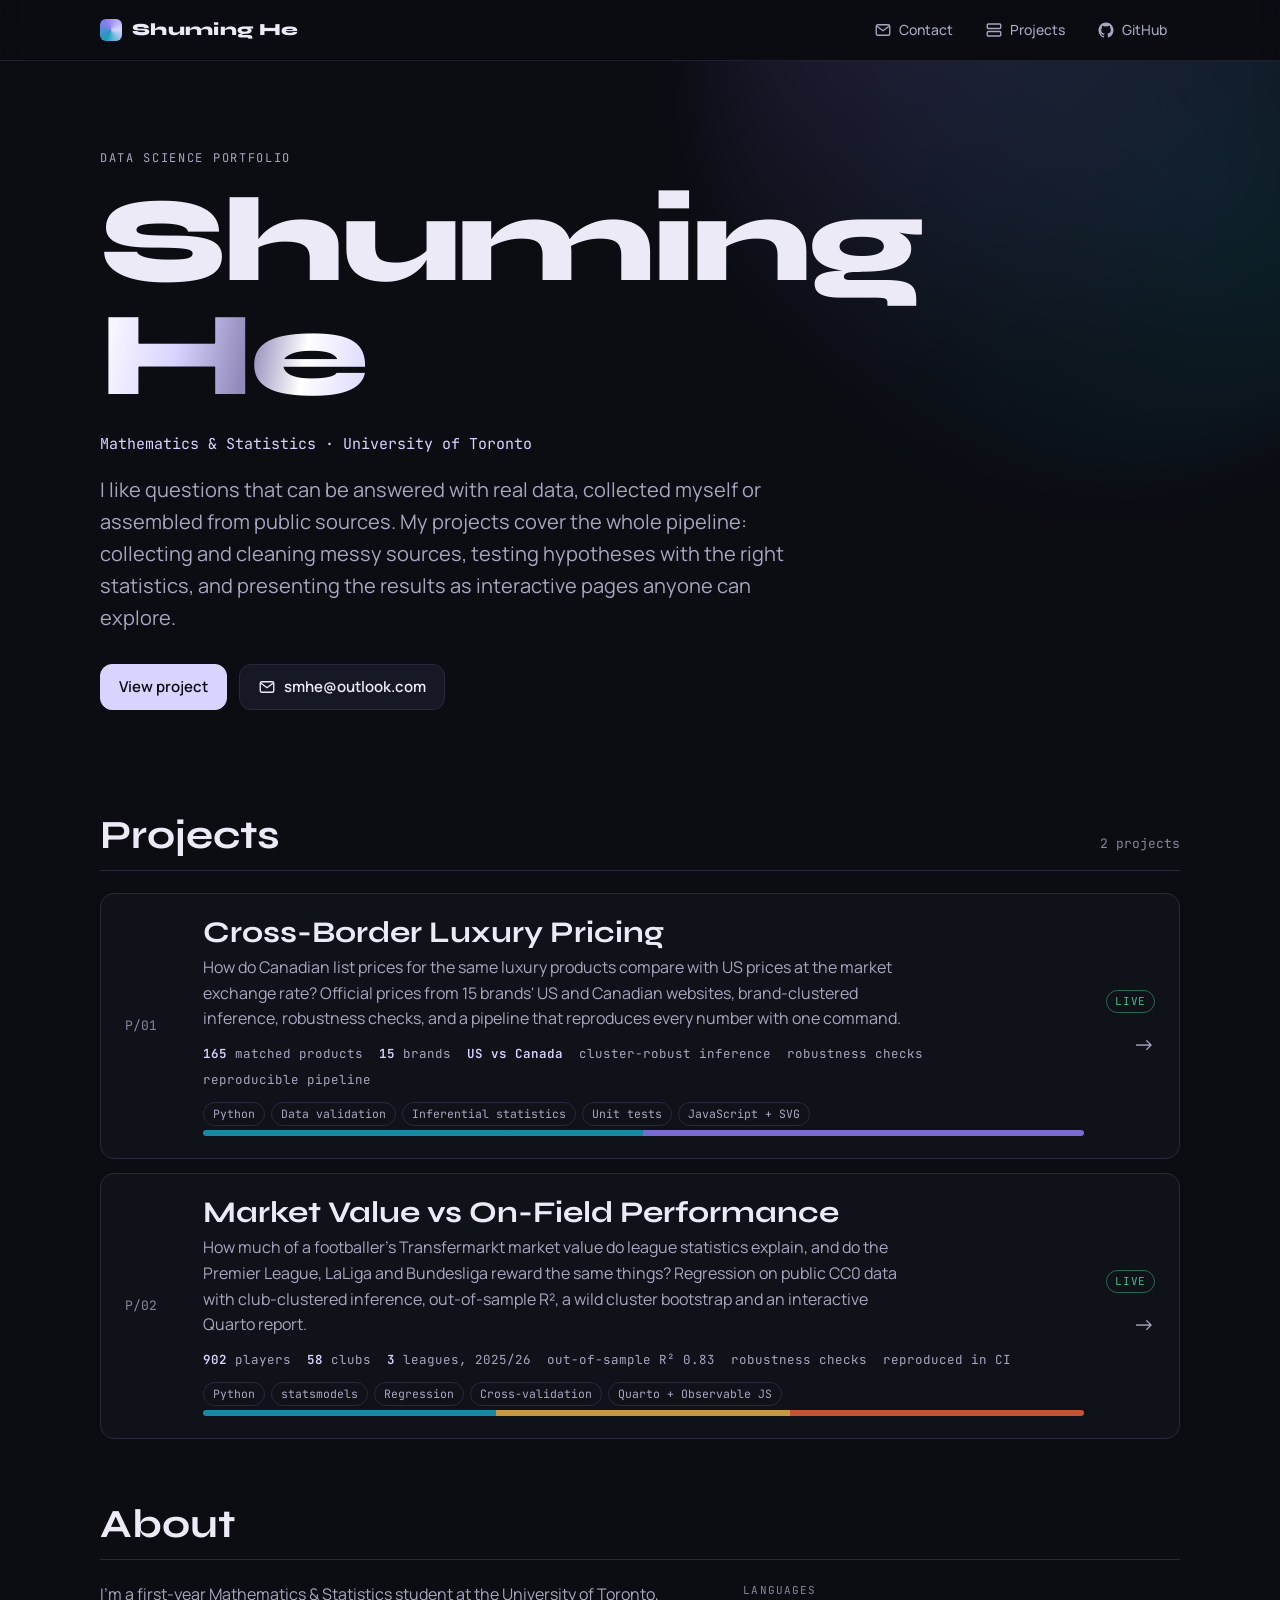
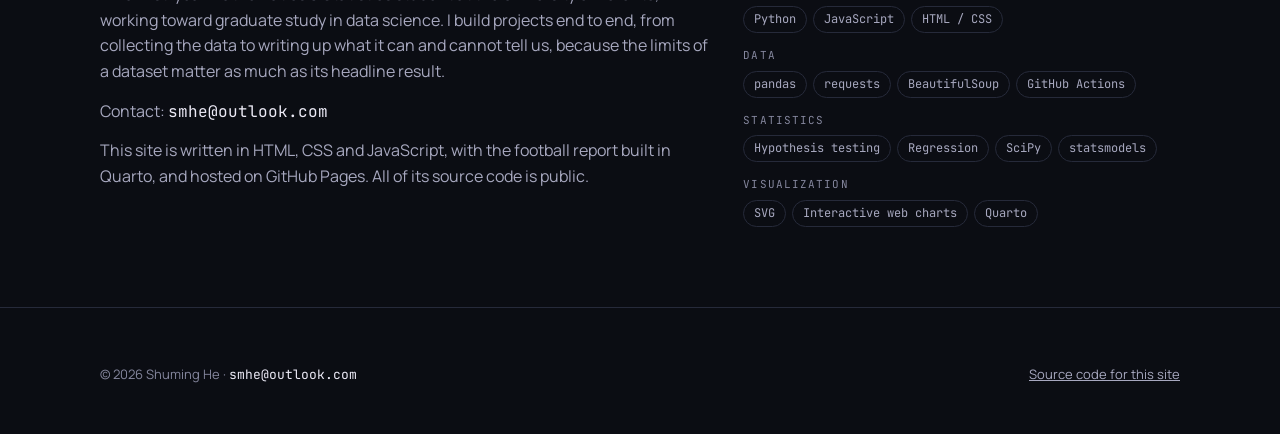
==== commit 43356e83: "Home page: add the football project card Co-Authored-By: Claude Opus 5.5 (1M context) <noreply@anthr" ====
--- a/index.html
+++ b/index.html
@@ -44,6 +44,7 @@
 .project.soon { border-style: dashed; background: transparent; }
 .project.soon h3 { color: var(--fg-2); }
 .project .preview { width: 100%; height: 6px; border-radius: 3px; background: linear-gradient(90deg, var(--us) 0 50%, var(--ca) 50% 100%); opacity: .85; margin-top: 4px; }
+.project .preview.football { background: linear-gradient(90deg, #1a9dbb 0 33.3%, #e8b04a 33.3% 66.6%, #e35f3d 66.6% 100%); }
 @media (max-width: 680px) {
   .project { grid-template-columns: minmax(0, 1fr); gap: 10px; padding: 20px; }
   .project .side { flex-direction: row; align-items: center; justify-content: space-between; }
@@ -77,7 +78,7 @@
     <div class="eyebrow">Data Science Portfolio</div>
     <h1>Shuming <span class="chrome">He</span></h1>
     <p class="role">Mathematics &amp; Statistics · University of Toronto</p>
-    <p class="lede">I like questions that can be answered with data I collect myself. My projects cover the whole pipeline: scraping and cleaning messy sources, testing hypotheses with the right statistics, and presenting the results as interactive pages anyone can explore.</p>
+    <p class="lede">I like questions that can be answered with real data, collected myself or assembled from public sources. My projects cover the whole pipeline: collecting and cleaning messy sources, testing hypotheses with the right statistics, and presenting the results as interactive pages anyone can explore.</p>
     <div class="cta">
       <a class="btn solid" href="/bag-arbitrage/">View project</a>
       <a class="btn" href="mailto:smhe@outlook.com"><svg viewBox="0 0 24 24" fill="none" stroke="currentColor" stroke-width="1.8" aria-hidden="true"><rect x="3" y="5" width="18" height="14" rx="2"/><path d="m4 7 8 6 8-6"/></svg>smhe@outlook.com</a>
@@ -87,7 +88,7 @@
 
 <main>
   <section class="block wrap" id="projects">
-    <div class="sec-head"><h2>Projects</h2><span class="count">Featured project</span></div>
+    <div class="sec-head"><h2>Projects</h2><span class="count">2 projects</span></div>
     <div class="projects">
       <a class="project" href="/bag-arbitrage/">
         <span class="idx">P/01</span>
@@ -100,6 +101,17 @@
         </div>
         <div class="side"><span class="tag live">Live</span><span class="arrow" aria-hidden="true">→</span></div>
       </a>
+      <a class="project" href="/football-value/">
+        <span class="idx">P/02</span>
+        <div>
+          <h3>Market Value vs On-Field Performance</h3>
+          <p>How much of a footballer's Transfermarkt market value do league statistics explain, and do the Premier League, LaLiga and Bundesliga reward the same things? Regression on public CC0 data with club-clustered inference, out-of-sample R², a wild cluster bootstrap and an interactive Quarto report.</p>
+          <div class="snap"><span><b>902</b> players</span><span><b>58</b> clubs</span><span><b>3</b> leagues, 2025/26</span><span>out-of-sample R² 0.83</span><span>robustness checks</span><span>reproduced in CI</span></div>
+          <div class="stack"><span>Python</span><span>statsmodels</span><span>Regression</span><span>Cross-validation</span><span>Quarto + Observable JS</span></div>
+          <div class="preview football" aria-hidden="true"></div>
+        </div>
+        <div class="side"><span class="tag live">Live</span><span class="arrow" aria-hidden="true">→</span></div>
+      </a>
     </div>
   </section>
 
@@ -109,13 +121,13 @@
       <div>
         <p>I'm a first-year Mathematics &amp; Statistics student at the University of Toronto, working toward graduate study in data science. I build projects end to end, from collecting the data to writing up what it can and cannot tell us, because the limits of a dataset matter as much as its headline result.</p>
         <p id="contact">Contact: <span class="email">smhe@outlook.com</span></p>
-        <p>This site is hand-written in HTML, CSS and JavaScript and hosted on GitHub Pages. All of its source code is public.</p>
+        <p>This site is written in HTML, CSS and JavaScript, with the football report built in Quarto, and hosted on GitHub Pages. All of its source code is public.</p>
       </div>
       <div class="skills">
         <div><div class="k">Languages</div><div class="chips"><span>Python</span><span>JavaScript</span><span>HTML / CSS</span></div></div>
-        <div><div class="k">Data</div><div class="chips"><span>pandas</span><span>requests</span><span>BeautifulSoup</span></div></div>
-        <div><div class="k">Statistics</div><div class="chips"><span>Hypothesis testing</span><span>Regression</span><span>SciPy</span></div></div>
-        <div><div class="k">Visualization</div><div class="chips"><span>SVG</span><span>Interactive web charts</span></div></div>
+        <div><div class="k">Data</div><div class="chips"><span>pandas</span><span>requests</span><span>BeautifulSoup</span><span>GitHub Actions</span></div></div>
+        <div><div class="k">Statistics</div><div class="chips"><span>Hypothesis testing</span><span>Regression</span><span>SciPy</span><span>statsmodels</span></div></div>
+        <div><div class="k">Visualization</div><div class="chips"><span>SVG</span><span>Interactive web charts</span><span>Quarto</span></div></div>
       </div>
     </div>
   </section>
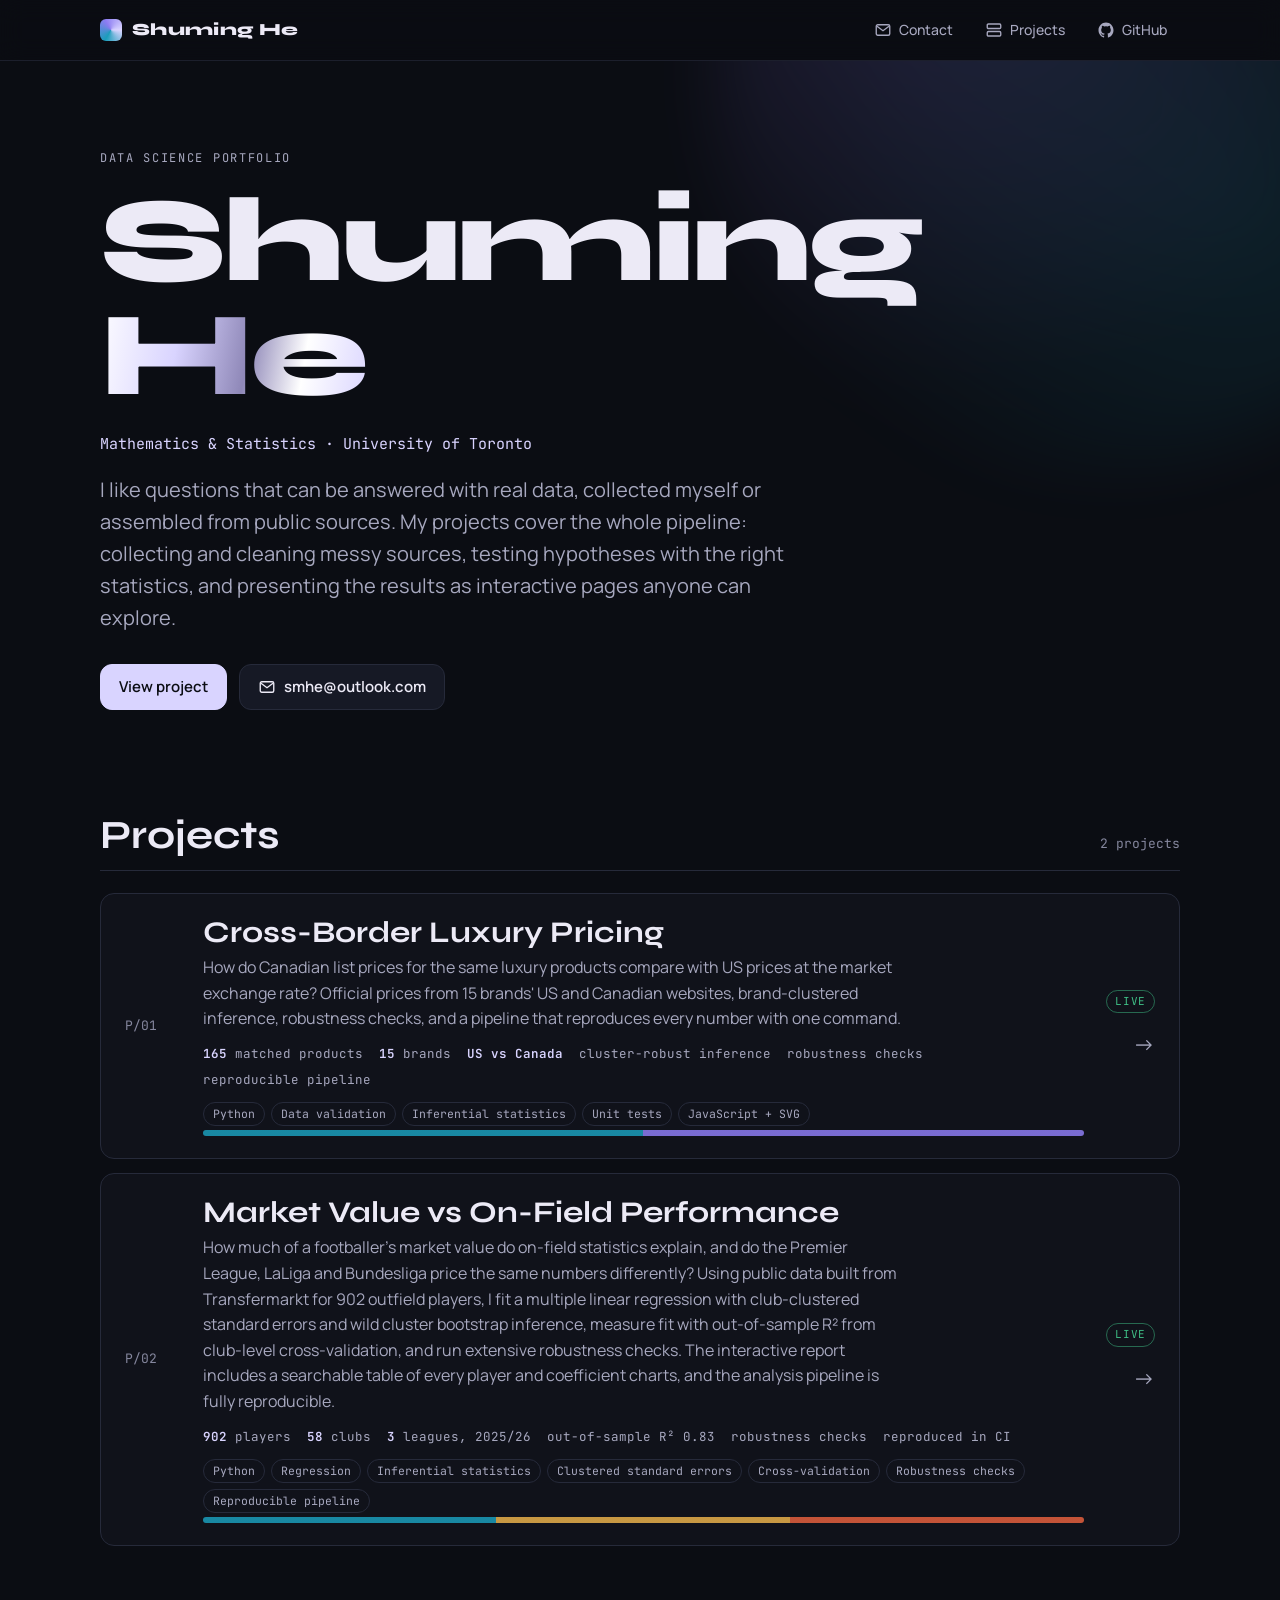
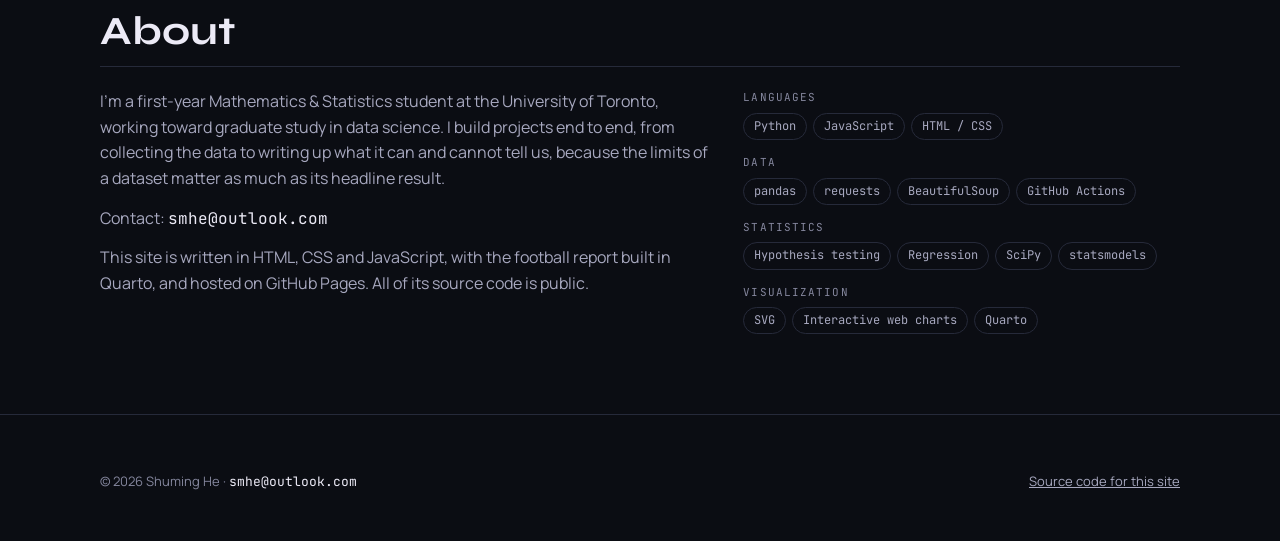
==== commit 33a26076: "Football report: plain-language key findings, warning above the player table; new home card text Co-" ====
--- a/index.html
+++ b/index.html
@@ -105,9 +105,9 @@
         <span class="idx">P/02</span>
         <div>
           <h3>Market Value vs On-Field Performance</h3>
-          <p>How much of a footballer's Transfermarkt market value do league statistics explain, and do the Premier League, LaLiga and Bundesliga reward the same things? Regression on public CC0 data with club-clustered inference, out-of-sample R², a wild cluster bootstrap and an interactive Quarto report.</p>
+          <p>How much of a footballer's market value do on-field statistics explain, and do the Premier League, LaLiga and Bundesliga price the same numbers differently? Using public data built from Transfermarkt for 902 outfield players, I fit a multiple linear regression with club-clustered standard errors and wild cluster bootstrap inference, measure fit with out-of-sample R² from club-level cross-validation, and run extensive robustness checks. The interactive report includes a searchable table of every player and coefficient charts, and the analysis pipeline is fully reproducible.</p>
           <div class="snap"><span><b>902</b> players</span><span><b>58</b> clubs</span><span><b>3</b> leagues, 2025/26</span><span>out-of-sample R² 0.83</span><span>robustness checks</span><span>reproduced in CI</span></div>
-          <div class="stack"><span>Python</span><span>statsmodels</span><span>Regression</span><span>Cross-validation</span><span>Quarto + Observable JS</span></div>
+          <div class="stack"><span>Python</span><span>Regression</span><span>Inferential statistics</span><span>Clustered standard errors</span><span>Cross-validation</span><span>Robustness checks</span><span>Reproducible pipeline</span></div>
           <div class="preview football" aria-hidden="true"></div>
         </div>
         <div class="side"><span class="tag live">Live</span><span class="arrow" aria-hidden="true">→</span></div>
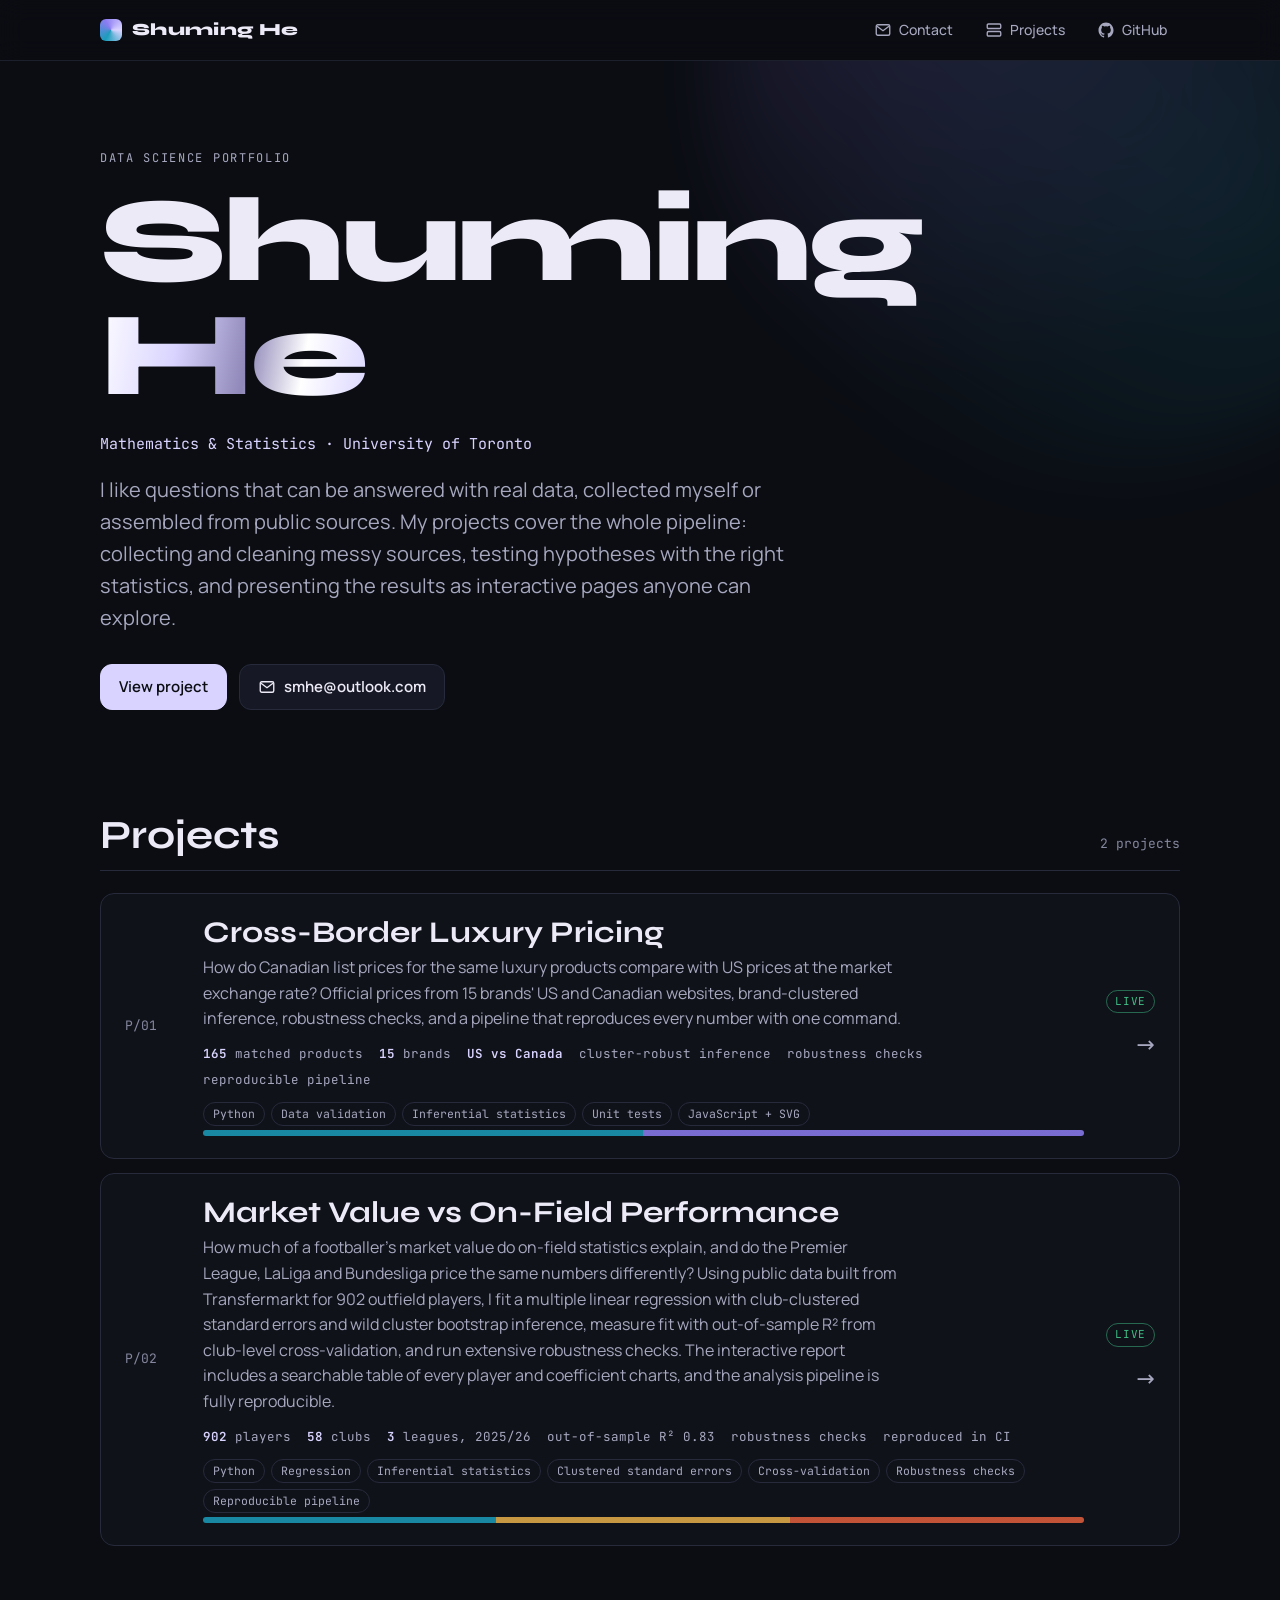
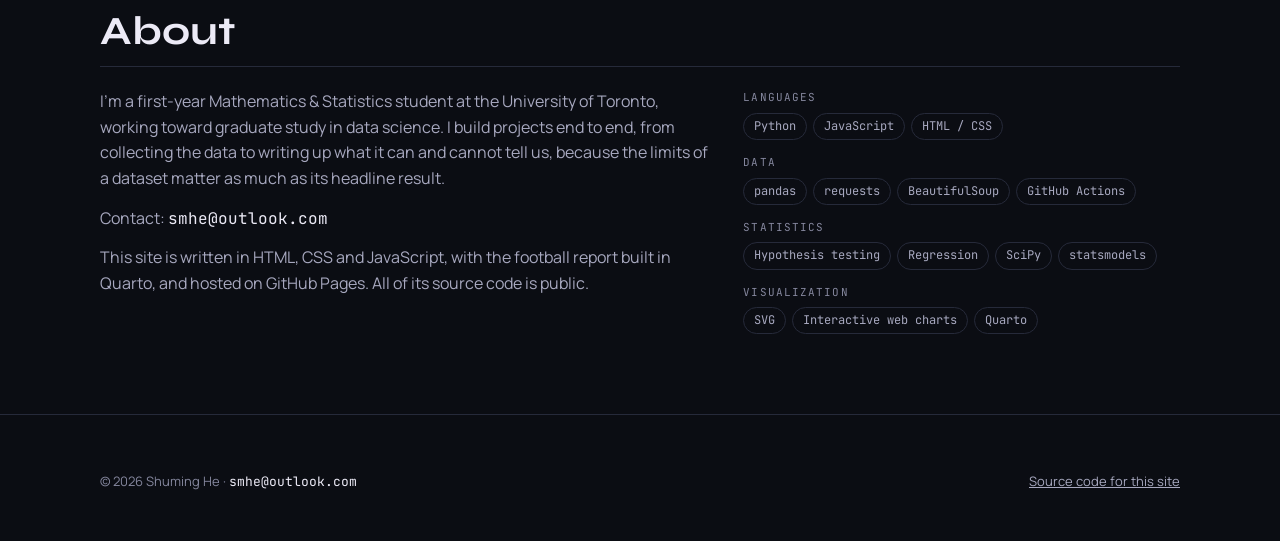
==== commit ac2c64d1: "Self-host fonts and chart libraries Pages no longer load Google Fonts or cdn.jsdelivr.net, both ofte" ====
--- a/index.html
+++ b/index.html
@@ -10,9 +10,7 @@
 <meta property="og:title" content="Shuming He · Data Science Portfolio">
 <meta property="og:description" content="Projects in web scraping, inferential statistics and interactive visualization.">
 <meta name="twitter:card" content="summary">
-<link rel="preconnect" href="https://fonts.googleapis.com">
-<link rel="preconnect" href="https://fonts.gstatic.com" crossorigin>
-<link rel="stylesheet" href="https://fonts.googleapis.com/css2?family=Syne:wght@500;700;800&family=Manrope:wght@400;500;600;700&family=JetBrains+Mono:wght@400;500;700&display=swap">
+<link rel="stylesheet" href="assets/fonts/fonts.css">
 <link rel="stylesheet" href="/assets/base.css">
 <style>
 /* Layout: name-first hero, then a project index styled like a dataset listing (rows with status + stack), then About. */
--- a/assets/fonts/fonts.css
+++ b/assets/fonts/fonts.css
@@ -0,0 +1,62 @@
+/* Self-hosted fonts (Fontsource variable builds, SIL Open Font License 1.1; see LICENSE-*.txt).
+   Kept in the repository so pages do not depend on Google Fonts, which is often unreachable in mainland China. */
+
+/* syne-latin-ext-wght-normal */
+@font-face {
+  font-family: 'Syne';
+  font-style: normal;
+  font-display: swap;
+  font-weight: 400 800;
+  src: url(syne-latin-ext-wght-normal.woff2) format('woff2-variations');
+  unicode-range: U+0100-02BA,U+02BD-02C5,U+02C7-02CC,U+02CE-02D7,U+02DD-02FF,U+0304,U+0308,U+0329,U+1D00-1DBF,U+1E00-1E9F,U+1EF2-1EFF,U+2020,U+20A0-20AB,U+20AD-20C0,U+2113,U+2C60-2C7F,U+A720-A7FF;
+}
+
+/* syne-latin-wght-normal */
+@font-face {
+  font-family: 'Syne';
+  font-style: normal;
+  font-display: swap;
+  font-weight: 400 800;
+  src: url(syne-latin-wght-normal.woff2) format('woff2-variations');
+  unicode-range: U+0000-00FF,U+0131,U+0152-0153,U+02BB-02BC,U+02C6,U+02DA,U+02DC,U+0304,U+0308,U+0329,U+2000-206F,U+20AC,U+2122,U+2191,U+2193,U+2212,U+2215,U+FEFF,U+FFFD;
+}
+
+/* manrope-latin-ext-wght-normal */
+@font-face {
+  font-family: 'Manrope';
+  font-style: normal;
+  font-display: swap;
+  font-weight: 200 800;
+  src: url(manrope-latin-ext-wght-normal.woff2) format('woff2-variations');
+  unicode-range: U+0100-02BA,U+02BD-02C5,U+02C7-02CC,U+02CE-02D7,U+02DD-02FF,U+0304,U+0308,U+0329,U+1D00-1DBF,U+1E00-1E9F,U+1EF2-1EFF,U+2020,U+20A0-20AB,U+20AD-20C0,U+2113,U+2C60-2C7F,U+A720-A7FF;
+}
+
+/* manrope-latin-wght-normal */
+@font-face {
+  font-family: 'Manrope';
+  font-style: normal;
+  font-display: swap;
+  font-weight: 200 800;
+  src: url(manrope-latin-wght-normal.woff2) format('woff2-variations');
+  unicode-range: U+0000-00FF,U+0131,U+0152-0153,U+02BB-02BC,U+02C6,U+02DA,U+02DC,U+0304,U+0308,U+0329,U+2000-206F,U+20AC,U+2122,U+2191,U+2193,U+2212,U+2215,U+FEFF,U+FFFD;
+}
+
+/* jetbrains-mono-latin-ext-wght-normal */
+@font-face {
+  font-family: 'JetBrains Mono';
+  font-style: normal;
+  font-display: swap;
+  font-weight: 100 800;
+  src: url(jetbrains-mono-latin-ext-wght-normal.woff2) format('woff2-variations');
+  unicode-range: U+0100-02BA,U+02BD-02C5,U+02C7-02CC,U+02CE-02D7,U+02DD-02FF,U+0304,U+0308,U+0329,U+1D00-1DBF,U+1E00-1E9F,U+1EF2-1EFF,U+2020,U+20A0-20AB,U+20AD-20C0,U+2113,U+2C60-2C7F,U+A720-A7FF;
+}
+
+/* jetbrains-mono-latin-wght-normal */
+@font-face {
+  font-family: 'JetBrains Mono';
+  font-style: normal;
+  font-display: swap;
+  font-weight: 100 800;
+  src: url(jetbrains-mono-latin-wght-normal.woff2) format('woff2-variations');
+  unicode-range: U+0000-00FF,U+0131,U+0152-0153,U+02BB-02BC,U+02C6,U+02DA,U+02DC,U+0304,U+0308,U+0329,U+2000-206F,U+20AC,U+2122,U+2191,U+2193,U+2212,U+2215,U+FEFF,U+FFFD;
+}
